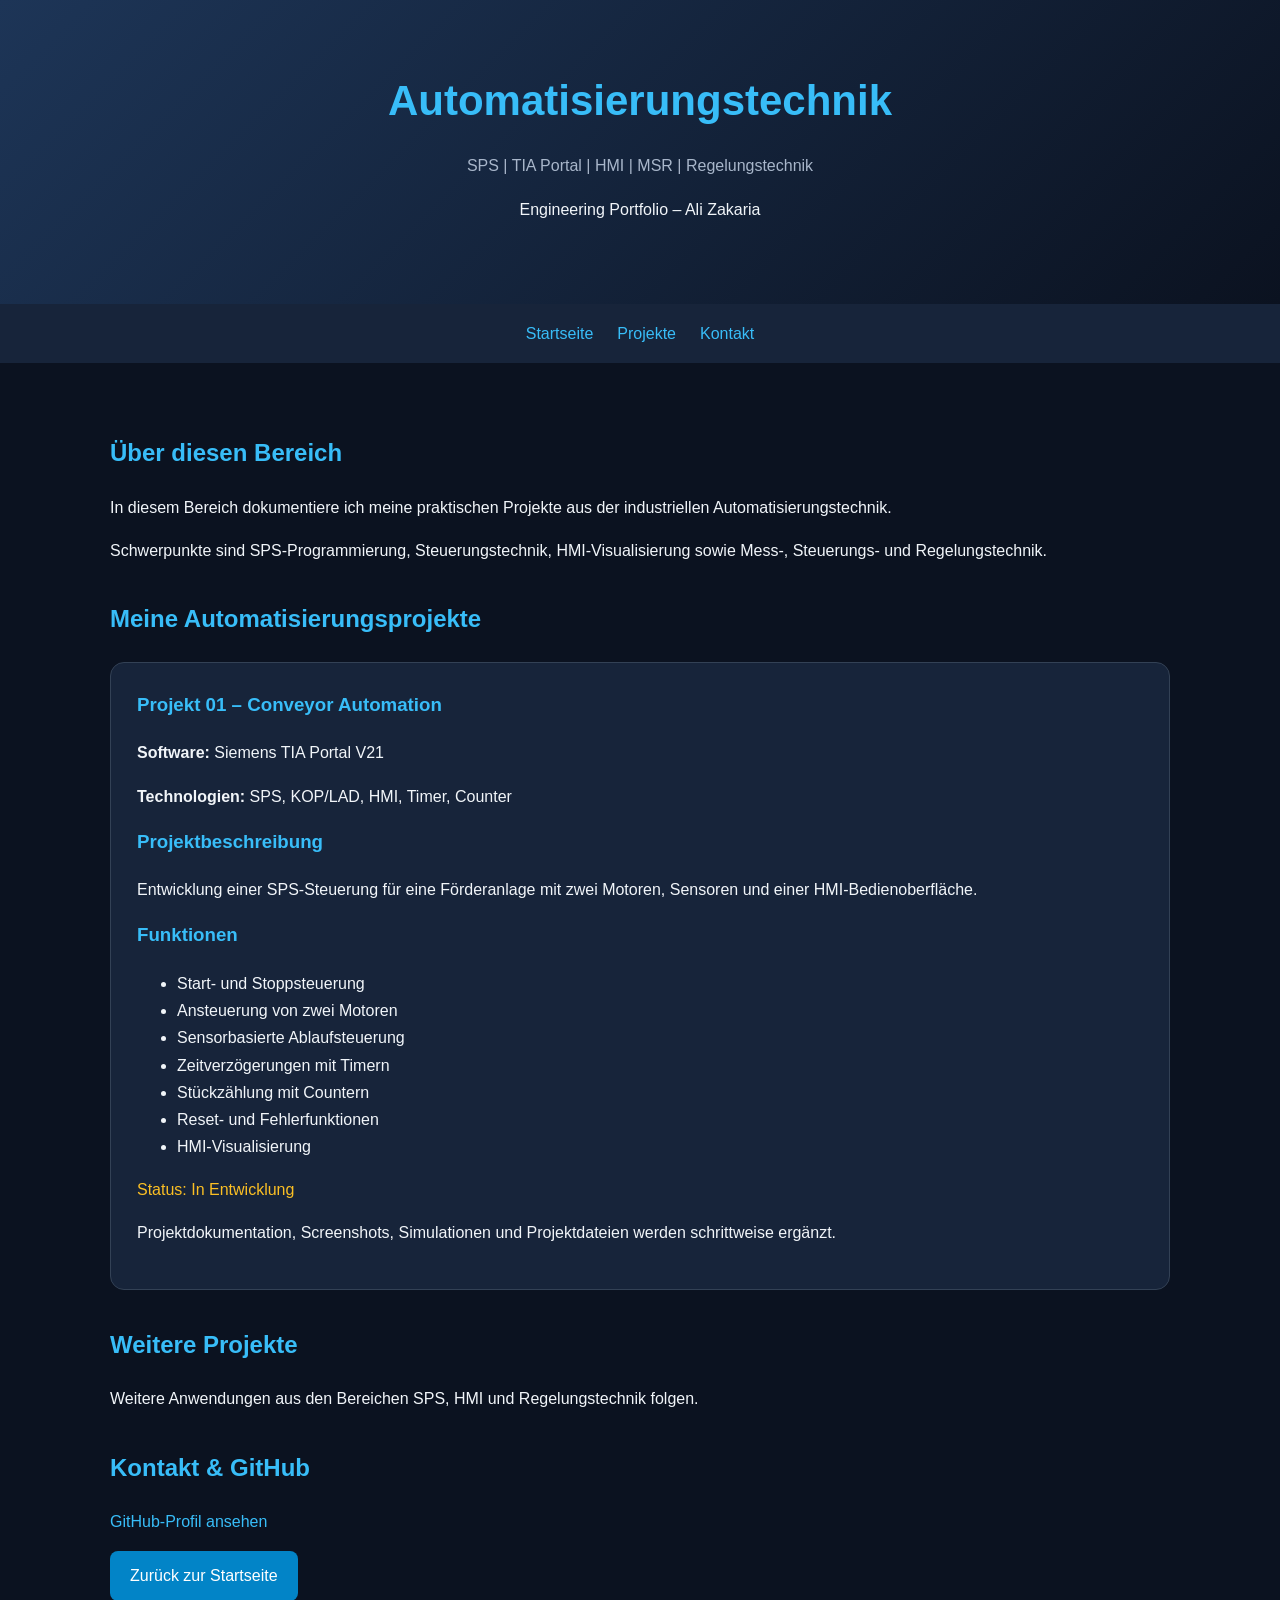
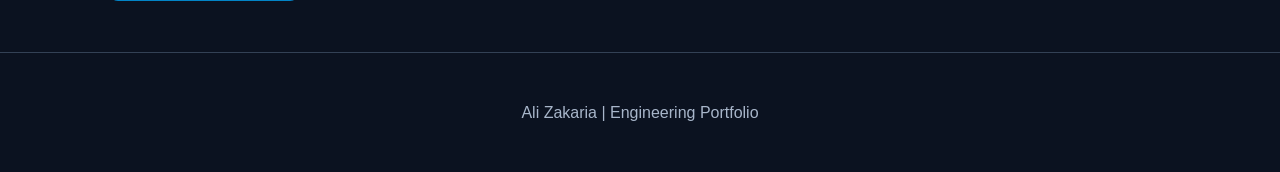
==== automatisierung/index.html @ c2b0947a "Create index.html for automation engineering portfolio This file serves as an HTML template for an e" ====
<!DOCTYPE html>
<html lang="de">
<head>
  <meta charset="UTF-8">
  <meta name="viewport"
        content="width=device-width, initial-scale=1">

  <title>Automatisierungstechnik | Ali Zakaria</title>

  <link rel="stylesheet"
        href="../assets/css/style.css">
</head>

<body>

<header class="site-header">
  <h1>Automatisierungstechnik</h1>
  <p class="subtitle">
    SPS | TIA Portal | HMI | MSR | Regelungstechnik
  </p>
  <p>Engineering Portfolio – Ali Zakaria</p>
</header>

<nav class="site-nav">
  <a href="../index.html">Startseite</a>
  <a href="#projekte">Projekte</a>
  <a href="#kontakt">Kontakt</a>
</nav>

<main class="container">

  <section>
    <h2>Über diesen Bereich</h2>

    <p>
      In diesem Bereich dokumentiere ich meine
      praktischen Projekte aus der industriellen
      Automatisierungstechnik.
    </p>

    <p>
      Schwerpunkte sind SPS-Programmierung,
      Steuerungstechnik, HMI-Visualisierung
      sowie Mess-, Steuerungs- und Regelungstechnik.
    </p>
  </section>

  <section id="projekte">

    <h2>Meine Automatisierungsprojekte</h2>

    <article class="project">

      <h3>Projekt 01 – Conveyor Automation</h3>

      <p>
        <strong>Software:</strong>
        Siemens TIA Portal V21
      </p>

      <p>
        <strong>Technologien:</strong>
        SPS, KOP/LAD, HMI, Timer, Counter
      </p>

      <h3>Projektbeschreibung</h3>

      <p>
        Entwicklung einer SPS-Steuerung
        für eine Förderanlage mit zwei Motoren,
        Sensoren und einer HMI-Bedienoberfläche.
      </p>

      <h3>Funktionen</h3>

      <ul>
        <li>Start- und Stoppsteuerung</li>
        <li>Ansteuerung von zwei Motoren</li>
        <li>Sensorbasierte Ablaufsteuerung</li>
        <li>Zeitverzögerungen mit Timern</li>
        <li>Stückzählung mit Countern</li>
        <li>Reset- und Fehlerfunktionen</li>
        <li>HMI-Visualisierung</li>
      </ul>

      <p class="status">
        Status: In Entwicklung
      </p>

      <p>
        Projektdokumentation, Screenshots,
        Simulationen und Projektdateien
        werden schrittweise ergänzt.
      </p>

    </article>

    <!-- Weitere Projekte hier ergänzen -->

  </section>

  <section>
    <h2>Weitere Projekte</h2>
    <p>
      Weitere Anwendungen aus den Bereichen
      SPS, HMI und Regelungstechnik folgen.
    </p>
  </section>

  <section id="kontakt">
    <h2>Kontakt & GitHub</h2>

    <p>
      <a href="https://github.com/246885-ali"
         target="_blank"
         rel="noopener noreferrer">
        GitHub-Profil ansehen
      </a>
    </p>

    <p>
      <a href="../index.html" class="btn">
        Zurück zur Startseite
      </a>
    </p>
  </section>

</main>

<footer class="site-footer">
  <p>Ali Zakaria | Engineering Portfolio</p>
</footer>

</body>
</html>
---- assets/css/style.css ----
/* ==================================
   Ali Zakaria - Engineering Portfolio
   Shared Website Styles
   ================================== */

:root {
  --bg: #0b1220;
  --surface: #17243a;
  --surface-hover: #243650;
  --primary: #38bdf8;
  --text: #f1f5f9;
  --muted: #a8b6ca;
  --border: #334155;
}

* {
  box-sizing: border-box;
}

html {
  scroll-behavior: smooth;
}

body {
  margin: 0;
  background: var(--bg);
  color: var(--text);
  font-family: Arial, Helvetica, sans-serif;
  line-height: 1.7;
}

a {
  color: var(--primary);
  text-decoration: none;
}

a:hover {
  text-decoration: underline;
}

/* Header */

header, .site-header {
  padding: 65px 20px;
  text-align: center;
  background: linear-gradient(
    135deg, #1d3557, #0b1220
  );
}

h1 {
  font-size: 42px;
  color: var(--primary);
  margin: 0 0 10px;
}

h2 {
  color: var(--primary);
  margin-top: 35px;
}

h3 {
  margin-top: 0;
}

.subtitle {
  color: var(--muted);
}

/* Layout */

main, .container {
  width: min(1100px, 100%);
  margin: auto;
  padding: 35px 20px;
}

/* Navigation */

nav, .site-nav {
  display: flex;
  flex-wrap: wrap;
  justify-content: center;
  gap: 24px;
  padding: 16px;
  background: var(--surface);
}

/* Category Grid */

.grid {
  display: grid;
  grid-template-columns: repeat(
    auto-fit, minmax(240px, 1fr)
  );
  gap: 20px;
  margin-top: 30px;
}

/* Category and Project Cards */

.tile, .project, .card {
  background: var(--surface);
  border: 1px solid var(--border);
  border-radius: 14px;
  padding: 26px;
  color: var(--text);
}

.tile {
  display: block;
  width: 100%;
  font: inherit;
  text-align: left;
  cursor: pointer;
  transition: 0.2s ease;
}

.tile:hover, .card:hover {
  background: var(--surface-hover);
  border-color: var(--primary);
  transform: translateY(-3px);
}

.tile h3, .project h3 {
  color: var(--primary);
}

.project {
  margin: 22px 0;
}

.project img {
  width: 100%;
  height: auto;
  border-radius: 10px;
}

.status {
  color: #fbbf24;
}

/* Buttons */

.btn, .back {
  display: inline-block;
  background: #0284c7;
  color: white;
  border: none;
  border-radius: 8px;
  padding: 11px 20px;
  font: inherit;
  cursor: pointer;
}

.btn:hover, .back:hover {
  background: #0369a1;
  color: white;
  text-decoration: none;
}

/* Page Sections */

.page {
  display: none;
}

.page.active {
  display: block;
}

/* Footer */

footer, .site-footer {
  text-align: center;
  padding: 30px;
  border-top: 1px solid var(--border);
  color: var(--muted);
}

/* Mobile Devices */

@media (max-width: 600px) {
  h1 {
    font-size: 30px;
  }

  header, .site-header {
    padding: 40px 15px;
  }

  main, .container {
    padding: 20px 15px;
  }

  .grid {
    grid-template-columns: 1fr;
  }
}
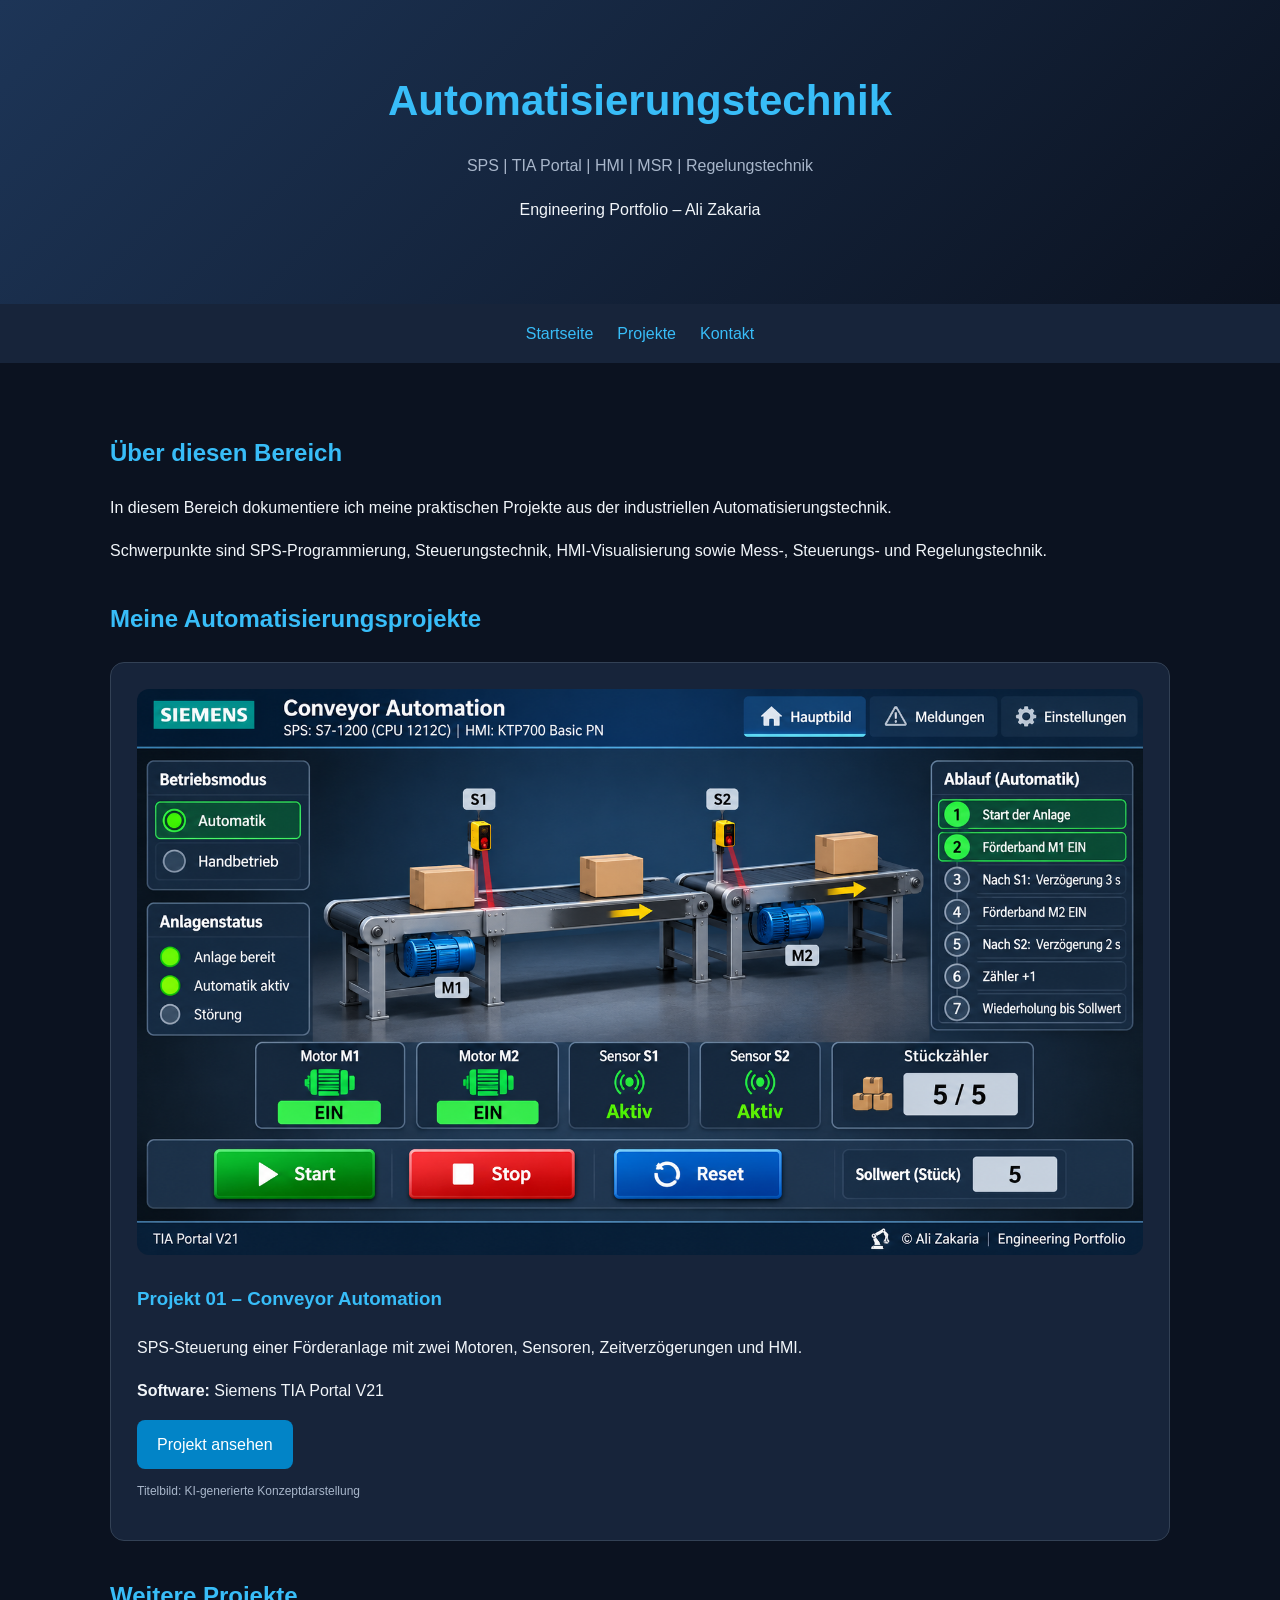
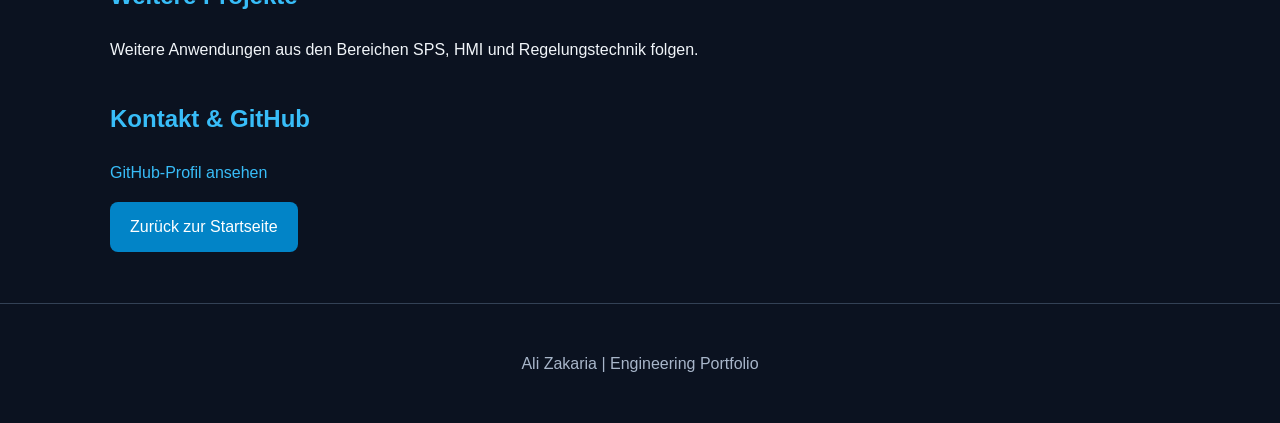
==== commit 62dba6cd: "Update index.html" ====
--- a/automatisierung/index.html
+++ b/automatisierung/index.html
@@ -50,51 +50,45 @@
 
     <h2>Meine Automatisierungsprojekte</h2>
 
-    <article class="project">
 
-      <h3>Projekt 01 – Conveyor Automation</h3>
+<article class="project">
 
-      <p>
-        <strong>Software:</strong>
-        Siemens TIA Portal V21
-      </p>
+  <a href="conveyor/">
+    <img
+      src="conveyor/images/conveyor-concept.png.png"
+      alt="Conveyor Automation"
+      style="width:100%;
+             height:auto;
+             border-radius:12px;">
+  </a>
 
-      <p>
-        <strong>Technologien:</strong>
-        SPS, KOP/LAD, HMI, Timer, Counter
-      </p>
+  <h3 style="margin-top:20px;">
+    <a href="conveyor/">
+      Projekt 01 – Conveyor Automation
+    </a>
+  </h3>
 
-      <h3>Projektbeschreibung</h3>
+  <p>
+    SPS-Steuerung einer Förderanlage mit
+    zwei Motoren, Sensoren,
+    Zeitverzögerungen und HMI.
+  </p>
 
-      <p>
-        Entwicklung einer SPS-Steuerung
-        für eine Förderanlage mit zwei Motoren,
-        Sensoren und einer HMI-Bedienoberfläche.
-      </p>
+  <p>
+    <strong>Software:</strong>
+    Siemens TIA Portal V21
+  </p>
 
-      <h3>Funktionen</h3>
+  <a href="conveyor/" class="btn">
+    Projekt ansehen
+  </a>
 
-      <ul>
-        <li>Start- und Stoppsteuerung</li>
-        <li>Ansteuerung von zwei Motoren</li>
-        <li>Sensorbasierte Ablaufsteuerung</li>
-        <li>Zeitverzögerungen mit Timern</li>
-        <li>Stückzählung mit Countern</li>
-        <li>Reset- und Fehlerfunktionen</li>
-        <li>HMI-Visualisierung</li>
-      </ul>
+  <p class="subtitle" style="font-size:12px;">
+    Titelbild: KI-generierte Konzeptdarstellung
+  </p>
 
-      <p class="status">
-        Status: In Entwicklung
-      </p>
+</article>
 
-      <p>
-        Projektdokumentation, Screenshots,
-        Simulationen und Projektdateien
-        werden schrittweise ergänzt.
-      </p>
-
-    </article>
 
     <!-- Weitere Projekte hier ergänzen -->
 
--- a/assets/css/style.css
+++ b/assets/css/style.css
@@ -198,3 +198,46 @@
     grid-template-columns: 1fr;
   }
 }
+
+/* Conveyor Automation - Image Gallery */
+
+#bilder .grid {
+  display: grid;
+  grid-template-columns: repeat(2, minmax(0, 1fr));
+  gap: 24px;
+}
+
+#bilder .card {
+  min-width: 0;
+  overflow: hidden;
+}
+
+#bilder .card a {
+  display: block;
+}
+
+#bilder .card img {
+  display: block;
+  width: 100%;
+  max-width: 100%;
+  height: 280px;
+  object-fit: contain;
+  border-radius: 10px;
+  background: #0b1220;
+}
+
+#bilder .card p {
+  overflow-wrap: break-word;
+}
+
+@media (max-width: 700px) {
+  #bilder .grid {
+    grid-template-columns: 1fr;
+  }
+
+  #bilder .card img {
+    height: auto;
+    max-height: 350px;
+  }
+}
+
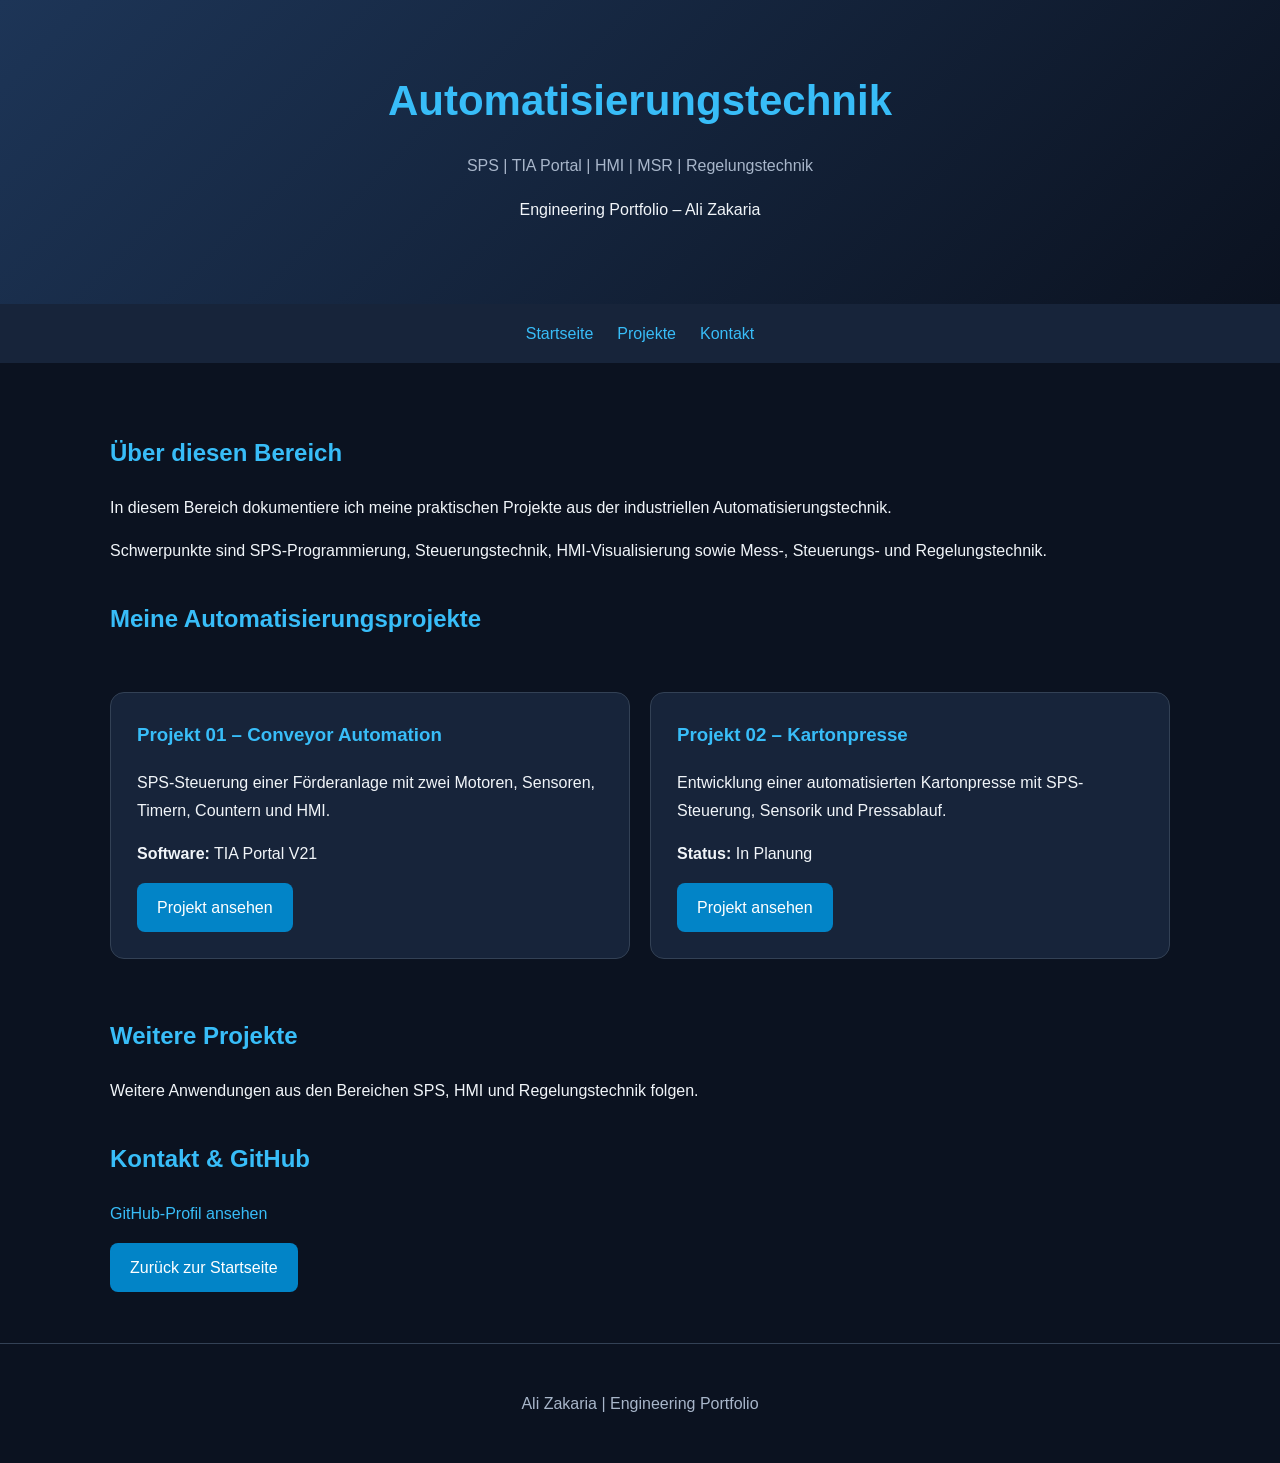
==== commit a47b7c41: "Update index.html" ====
--- a/automatisierung/index.html
+++ b/automatisierung/index.html
@@ -46,53 +46,65 @@
     </p>
   </section>
 
-  <section id="projekte">
+ 
+<section id="projekte">
 
-    <h2>Meine Automatisierungsprojekte</h2>
+  <h2>Meine Automatisierungsprojekte</h2>
 
+  <div class="grid">
 
-<article class="project">
+    <!-- Projekt 01 -->
+    <article class="project">
 
-  <a href="conveyor/">
-    <img
-      src="conveyor/images/conveyor-concept.png.png"
-      alt="Conveyor Automation"
-      style="width:100%;
-             height:auto;
-             border-radius:12px;">
-  </a>
+      <h3>
+        <a href="conveyor/">
+          Projekt 01 – Conveyor Automation
+        </a>
+      </h3>
 
-  <h3 style="margin-top:20px;">
-    <a href="conveyor/">
-      Projekt 01 – Conveyor Automation
-    </a>
-  </h3>
+      <p>
+        SPS-Steuerung einer Förderanlage
+        mit zwei Motoren, Sensoren,
+        Timern, Countern und HMI.
+      </p>
 
-  <p>
-    SPS-Steuerung einer Förderanlage mit
-    zwei Motoren, Sensoren,
-    Zeitverzögerungen und HMI.
-  </p>
+      <p><strong>Software:</strong> TIA Portal V21</p>
 
-  <p>
-    <strong>Software:</strong>
-    Siemens TIA Portal V21
-  </p>
+      <a href="conveyor/" class="btn">
+        Projekt ansehen
+      </a>
 
-  <a href="conveyor/" class="btn">
-    Projekt ansehen
-  </a>
+    </article>
 
-  <p class="subtitle" style="font-size:12px;">
-    Titelbild: KI-generierte Konzeptdarstellung
-  </p>
+    <!-- Projekt 02 -->
+    <article class="project">
 
-</article>
+      <h3>
+        <a href="kartonpresse/">
+          Projekt 02 – Kartonpresse
+        </a>
+      </h3>
 
+      <p>
+        Entwicklung einer automatisierten
+        Kartonpresse mit SPS-Steuerung,
+        Sensorik und Pressablauf.
+      </p>
 
-    <!-- Weitere Projekte hier ergänzen -->
+      <p><strong>Status:</strong> In Planung</p>
 
-  </section>
+      <a href="kartonpresse/" class="btn">
+        Projekt ansehen
+      </a>
+
+    </article>
+
+  </div>
+
+  <!-- Weitere Projekte hier ergänzen -->
+
+</section>
+
 
   <section>
     <h2>Weitere Projekte</h2>
